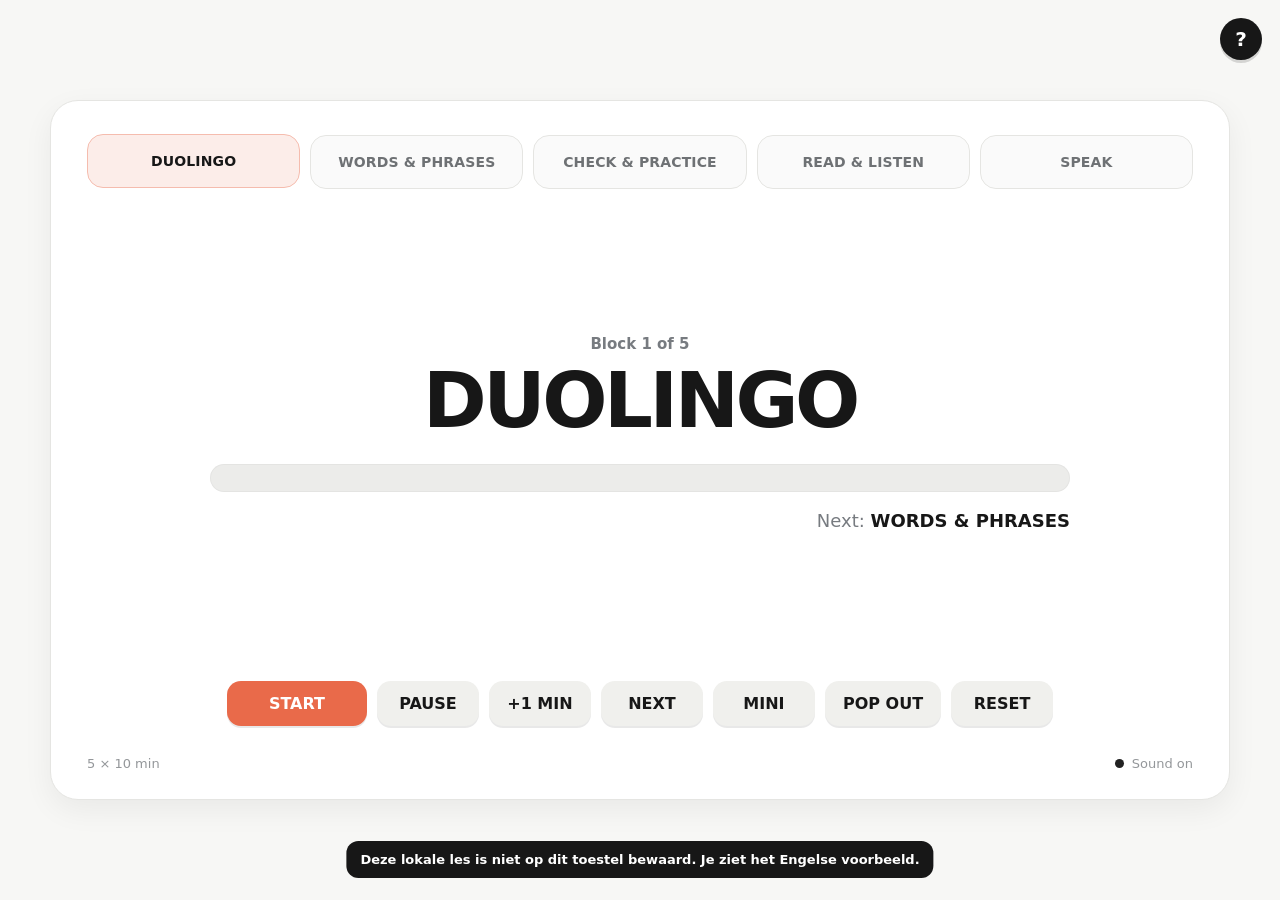
==== index.html @ b32a36a2 "Fix project-site asset paths for GitHub Pages" ====
<!doctype html>
<html lang="en">
<head>
<meta charset="utf-8" />
<meta name="viewport" content="width=device-width,initial-scale=1" />
<title>Lesblok</title>
<link rel="stylesheet" href="styles.css">
</head>
<body>
<button class="helpBtn" id="helpBtn" aria-label="Instellingen">?</button>
<main class="app">
  <div class="steps" id="steps"></div>

  <section class="main">
    <div class="content" id="content">
      <div class="eyebrow" id="blockLabel">Block 1 of 5</div>
      <h1 id="title">DUOLINGO</h1>

      <div class="progressWrap" aria-label="Progress">
        <div class="progress" id="progress"></div>
      </div>

      <div class="subrow">
        <div class="wrap" id="wrap">WRAP UP</div>
        <div class="next" id="next">Next: <strong>Words &amp; Phrases</strong></div>
      </div>
    </div>

    <div class="transitionScreen" id="transitionScreen">
      <div class="transitionWash"></div>
      <div class="transitionCard">
        <div class="transitionOldWrap">
          <div class="transitionOld"><span id="transitionOld">DUOLINGO</span><span class="transitionTick">✓</span></div>
        </div>
        <div class="transitionNewWrap">
          <div>
            <div class="transitionMeta" id="transitionMeta">BLOCK 2 OF 5</div>
            <div class="transitionNew" id="transitionNew">WORDS &amp; PHRASES</div>
            <div class="transitionArrow">→</div>
          </div>
        </div>
      </div>
    </div>
  </section>

  <div class="controls">
    <button class="primary" id="startBtn">START</button>
    <button class="iconish" id="pauseBtn">PAUSE</button>
    <button class="iconish" id="plusBtn">+1 MIN</button>
    <button class="iconish" id="nextBtn">NEXT</button>
    <button class="iconish" id="miniBtn">MINI</button>
    <button class="iconish" id="popBtn">POP OUT</button>
    <button class="iconish" id="resetBtn">RESET</button>
  </div>

  <div class="footerline">
    <div id="lessonSummary">5 × 10 min</div>
    <div class="sound" id="soundToggle"><span class="dot" id="soundDot"></span><span id="soundLabel">Sound on</span></div>
  </div>
</main>

<div class="modalBackdrop" id="modalBackdrop">
  <section class="modal" role="dialog" aria-modal="true" aria-labelledby="modalTitle">
    <div class="modalHeader">
      <div>
        <h2 class="modalTitle" id="modalTitle">Speel deze pagina af tijdens je les om de verschillende lesblokken te tonen.</h2>
        <p class="modalIntro">Dit is een voorbeeld voor een les Engels. Vul hier je eigen les aan:</p>
      </div>
      <button class="closeBtn" id="closeModalBtn" aria-label="Sluiten">×</button>
    </div>

    <div class="lessonIdentity">
      <div class="fieldCard">
        <label for="lessonNameInput">Naam van je les</label>
        <input id="lessonNameInput" type="text" maxlength="50" placeholder="bv. Engels 5 COM">
      </div>
      <div class="fieldCard">
        <label for="lessonSlugInput">Adres op dit toestel</label>
        <div class="slugWrap"><span class="slugPrefix">lesblok.be/</span><input id="lessonSlugInput" type="text" maxlength="32" placeholder="nico"></div>
        <p class="localNote">Wordt alleen in deze browser bewaard. Geen account nodig.</p>
      </div>
    </div>

    <div class="countRow">
      <label for="blockCountInput">Aantal lesblokken</label>
      <div class="countControl">
        <input id="blockCountInput" type="number" min="1" max="8" step="1" value="5">
      </div>
    </div>

    <div class="editGrid" id="editGrid"></div>

    <div class="savedLessons" id="savedLessons">
      <div class="savedLessonsTitle">Mijn lessen op dit toestel</div>
      <div class="savedLessonList" id="savedLessonList"></div>
    </div>

    <div class="modalActions">
      <button id="resetExampleBtn">HERSTEL VOORBEELD</button>
      <div class="modalActionsRight">
        <button id="useOnceBtn">GEBRUIK EENMALIG</button>
        <button class="saveBtn" id="saveEditBtn">BEWAAR DEZE LES OP DIT TOESTEL</button>
      </div>
    </div>
  </section>
</div>

<div class="toast" id="toast"></div>

<script src="app.js"></script>
</body>
</html>
---- styles.css ----
:root{
    --bg:#f7f7f5;
    --panel:#ffffff;
    --text:#171717;
    --muted:#777b80;
    --line:#e5e5e2;
    --shadow:0 10px 30px rgba(0,0,0,.06);
    --coral:#e96a4a;
    --yellow:#f4c430;
    --orange:#ff9a3c;
    --blue:#2f80ed;
    --teal:#16a6a0;
    --danger:#c93d2e;
    --accent:var(--coral);
  }
  *{box-sizing:border-box}
  html,body{height:100%}
  body{
    margin:0;
    font-family:Inter, ui-sans-serif, system-ui, -apple-system, BlinkMacSystemFont, "Segoe UI", sans-serif;
    background:var(--bg);
    color:var(--text);
    display:grid;
    place-items:center;
  }
  .app{
    width:min(1180px,94vw);
    min-height:min(700px,90vh);
    background:var(--panel);
    border:1px solid var(--line);
    border-radius:28px;
    box-shadow:var(--shadow);
    padding:34px 36px 28px;
    display:flex;
    flex-direction:column;
    gap:28px;
    overflow:hidden;
    transition:.25s ease;
  }
  .steps{display:grid;grid-template-columns:repeat(var(--block-count,5),1fr);gap:10px}
  .step{min-height:54px;border-radius:16px;border:1px solid var(--line);background:#fafafa;padding:12px 14px;font-size:14px;font-weight:760;letter-spacing:.01em;display:flex;align-items:center;justify-content:center;text-align:center;color:#6e7174;transition:.25s ease}
  .step.done{background:#f4f5f3;color:#555}
  .step.active{background:color-mix(in srgb, var(--accent) 12%, white);border-color:color-mix(in srgb, var(--accent) 45%, white);color:#171717;transform:translateY(-1px)}
  .main{flex:1;display:grid;place-items:center;position:relative}
  .content{width:min(920px,100%);text-align:center;transition:opacity .25s ease,transform .25s ease}
  .eyebrow{font-size:15px;font-weight:700;color:var(--muted);margin-bottom:10px}
  h1{margin:0 0 26px;font-size:clamp(42px,6vw,84px);line-height:.98;letter-spacing:-.045em;font-weight:900}
  .progressWrap{width:100%;max-width:860px;height:28px;border-radius:999px;background:#ececea;overflow:hidden;margin:0 auto 18px;box-shadow:inset 0 0 0 1px rgba(0,0,0,.035)}
  .progress{height:100%;width:0%;background:var(--accent);border-radius:inherit;transition:width .3s linear,background-color .25s ease}
  .subrow{display:flex;justify-content:space-between;align-items:center;gap:18px;max-width:860px;margin:0 auto;color:var(--muted);font-size:18px}
  .next strong{color:var(--text)}
  .wrap{visibility:hidden;font-weight:800;color:var(--orange)}
  .wrap.show{visibility:visible}
  .controls{display:flex;justify-content:center;flex-wrap:wrap;gap:10px;padding-top:4px}
  button{border:0;border-radius:14px;padding:13px 18px;font:inherit;font-weight:800;background:#f0f0ed;color:var(--text);cursor:pointer;box-shadow:0 2px 0 rgba(0,0,0,.09);transition:transform .08s ease,background .15s ease}
  button:hover{background:#e8e8e4} button:active{transform:translateY(1px);box-shadow:none}
  button.primary{background:var(--accent);color:white;min-width:140px} button.iconish{min-width:102px}
  .footerline{display:flex;justify-content:space-between;align-items:center;color:#94979a;font-size:13px;padding-top:2px}
  .sound{display:flex;align-items:center;gap:8px;cursor:pointer}.dot{width:9px;height:9px;border-radius:50%;background:#222}.dot.off{background:#aaa}
  .transitionScreen{position:absolute;inset:-24px;background:#fff;opacity:0;pointer-events:none;overflow:hidden;z-index:5;transition:opacity .18s ease}.transitionScreen.show{opacity:1}
  .transitionWash{position:absolute;inset:0;background:var(--next-accent,#2f80ed);transform:translateY(104%);transition:transform .62s cubic-bezier(.7,0,.2,1)}
  .transitionScreen.phase2 .transitionWash{transform:translateY(0)}.transitionScreen.phase3 .transitionWash{transform:translateY(-104%)}
  .transitionCard{position:absolute;inset:0;display:grid;place-items:center;text-align:center;padding:36px}
  .transitionOldWrap,.transitionNewWrap{position:absolute;inset:0;display:grid;place-items:center;transition:opacity .38s ease,transform .38s cubic-bezier(.2,.75,.2,1)}
  .transitionOldWrap{opacity:0;transform:translateX(-26px)}.transitionScreen.phase1 .transitionOldWrap{opacity:1;transform:translateX(0)}.transitionScreen.phase2 .transitionOldWrap{opacity:0;transform:translateX(-40px) scale(.96)}
  .transitionNewWrap{opacity:0;transform:translateX(42px) scale(.96)}.transitionScreen.phase2 .transitionNewWrap,.transitionScreen.phase3 .transitionNewWrap{opacity:1;transform:translateX(0) scale(1)}
  .transitionOld{font-size:clamp(30px,4vw,54px);color:var(--text);font-weight:900;letter-spacing:-.035em}.transitionTick{display:inline-grid;place-items:center;width:54px;height:54px;margin-left:12px;border-radius:50%;background:#171717;color:white;font-size:30px;vertical-align:middle}
  .transitionMeta{font-size:14px;font-weight:800;letter-spacing:.08em;text-transform:uppercase;margin-bottom:14px;color:rgba(255,255,255,.78)}
  .transitionNew{font-size:clamp(52px,7vw,98px);font-weight:950;letter-spacing:-.05em;line-height:.94;color:white!important;text-shadow:0 2px 0 rgba(0,0,0,.04)}.transitionArrow{margin-top:18px;font-size:34px;font-weight:900;color:white;opacity:.92}
  body.compact{display:block;background:#fff} body.compact .app{width:100vw;min-height:100vh;border:0;border-radius:0;box-shadow:none;padding:14px 16px 12px;gap:10px}
  body.compact .steps,body.compact .eyebrow,body.compact .footerline{display:none} body.compact .main{min-height:0} body.compact h1{font-size:28px;margin:0 0 12px;letter-spacing:-.025em} body.compact .progressWrap{height:18px;margin-bottom:8px} body.compact .subrow{font-size:13px} body.compact .controls{justify-content:flex-start;gap:7px;padding-top:0} body.compact button{padding:8px 10px;border-radius:10px;font-size:12px;min-width:0} body.compact #startBtn,body.compact #resetBtn{display:none}
  .toast{position:fixed;left:50%;bottom:22px;transform:translateX(-50%) translateY(20px);background:#171717;color:white;padding:11px 14px;border-radius:12px;font-size:13px;font-weight:700;opacity:0;pointer-events:none;transition:.2s ease;z-index:999}.toast.show{opacity:1;transform:translateX(-50%) translateY(0)}
  .helpBtn{position:fixed;top:18px;right:18px;width:42px;height:42px;border-radius:50%;padding:0;min-width:0;display:grid;place-items:center;font-size:20px;font-weight:900;background:#171717;color:#fff;z-index:1000;box-shadow:0 3px 0 rgba(0,0,0,.14)}.helpBtn:hover{background:#2a2a2a}
  .modalBackdrop{position:fixed;inset:0;background:rgba(0,0,0,.28);display:none;place-items:center;z-index:1100;padding:20px}.modalBackdrop.show{display:grid}
  .modal{width:min(760px,96vw);max-height:90vh;overflow:auto;background:#fff;border-radius:24px;border:1px solid var(--line);box-shadow:0 24px 70px rgba(0,0,0,.20);padding:26px}
  .modalHeader{display:flex;justify-content:space-between;align-items:flex-start;gap:20px;margin-bottom:18px}.modalTitle{margin:0;font-size:25px;line-height:1.2;letter-spacing:-.02em}.modalIntro{margin:10px 0 0;color:var(--muted);font-size:15px;line-height:1.5;max-width:64ch}.closeBtn{width:38px;height:38px;min-width:38px;padding:0;border-radius:50%;font-size:20px}
  .lessonIdentity{display:grid;grid-template-columns:1fr 1fr;gap:10px;margin:14px 0 10px}.fieldCard{padding:13px;border:1px solid var(--line);border-radius:14px;background:#fafafa}.fieldCard label{display:block;font-weight:850;margin-bottom:7px}.fieldCard input{width:100%;border:1px solid #d8d8d4;background:#fff;border-radius:10px;padding:10px 11px;font:inherit;color:var(--text)}.slugWrap{display:flex;align-items:center;gap:7px}.slugPrefix{color:var(--muted);font-size:13px;white-space:nowrap}.localNote{margin:8px 0 0;color:var(--muted);font-size:13px;line-height:1.4}.savedLessons{margin-top:16px;border-top:1px solid var(--line);padding-top:14px}.savedLessonsTitle{font-weight:850;margin-bottom:8px}.savedLessonList{display:flex;flex-wrap:wrap;gap:8px}.savedLessonLink{background:#f0f0ed;padding:8px 10px;border-radius:10px;font-size:13px;font-weight:800;cursor:pointer}
  .countRow{display:flex;align-items:center;justify-content:space-between;gap:16px;padding:14px;margin:14px 0 4px;border:1px solid var(--line);border-radius:14px;background:#fafafa}.countRow label{font-weight:850}.countControl{display:flex;align-items:center;gap:8px}.countControl input{width:76px;border:1px solid #d8d8d4;background:#fff;border-radius:10px;padding:10px 11px;font:inherit;text-align:center}
  .editGrid{display:grid;gap:10px;margin-top:18px}.editRow{display:grid;grid-template-columns:44px 1fr 110px;gap:10px;align-items:center;padding:10px;border:1px solid var(--line);border-radius:14px;background:#fafafa}.rowNum{width:32px;height:32px;border-radius:50%;display:grid;place-items:center;font-weight:900;background:#ececea}.editRow input{width:100%;border:1px solid #d8d8d4;background:#fff;border-radius:10px;padding:10px 11px;font:inherit;color:var(--text)}.minutesWrap{display:flex;align-items:center;gap:6px;color:var(--muted);font-size:13px}.minutesWrap input{width:66px;text-align:center}.modalActions{display:flex;justify-content:space-between;gap:10px;flex-wrap:wrap;margin-top:18px}.modalActionsRight{display:flex;gap:10px;flex-wrap:wrap}.saveBtn{background:#171717;color:#fff}.saveBtn:hover{background:#2a2a2a}
  @media(max-width:650px){.lessonIdentity{grid-template-columns:1fr}}
  @media (max-width:800px){.app{padding:20px;border-radius:18px;width:96vw;min-height:92vh}.steps{grid-template-columns:1fr;gap:6px}.step{min-height:38px;font-size:13px}.subrow{font-size:15px}}
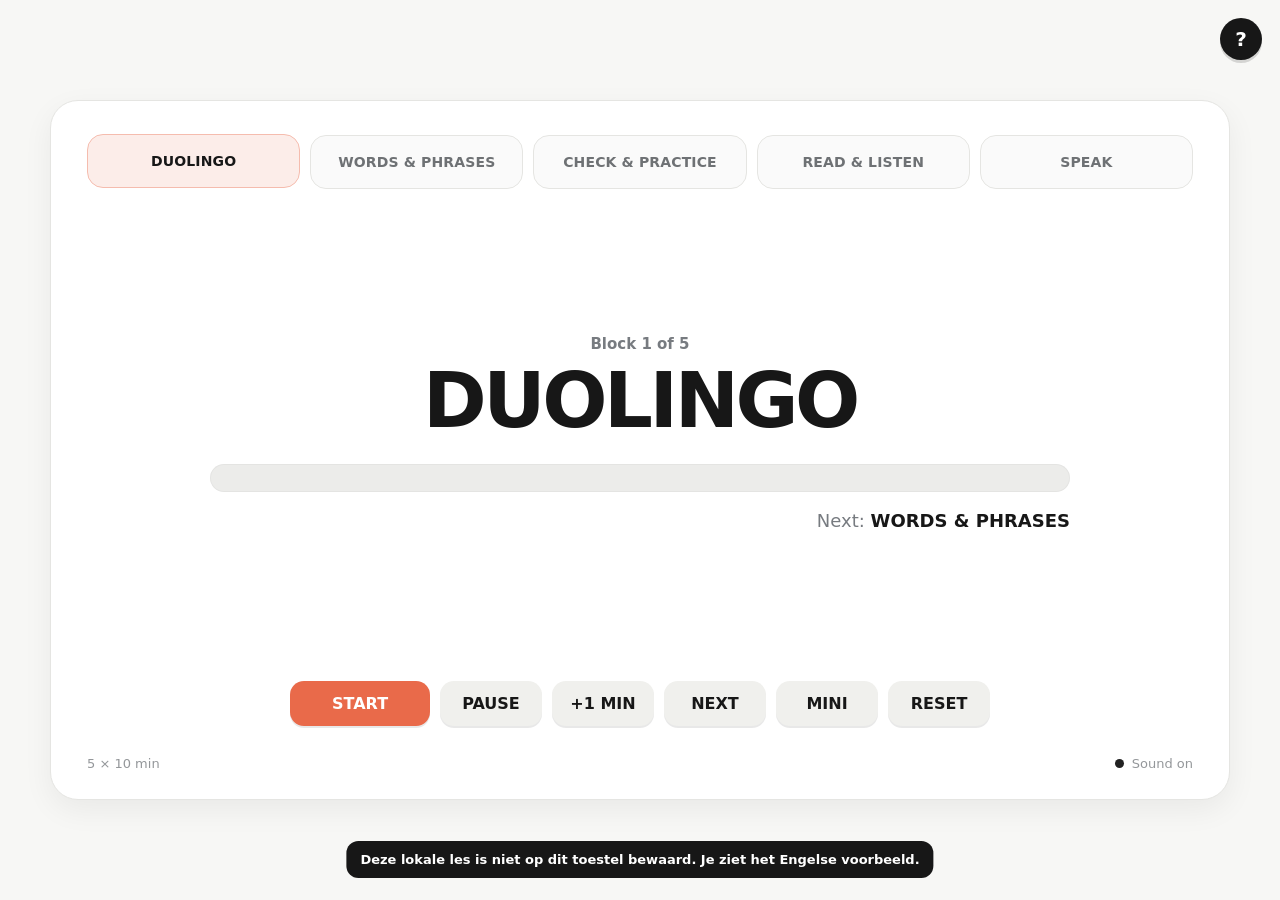
==== commit c43d920e: "Enable always-on-top MINI mode" ====
--- a/index.html
+++ b/index.html
@@ -108,5 +108,6 @@
 <div class="toast" id="toast"></div>
 
 <script src="app.js"></script>
+<script src="pip-mini.js"></script>
 </body>
 </html>
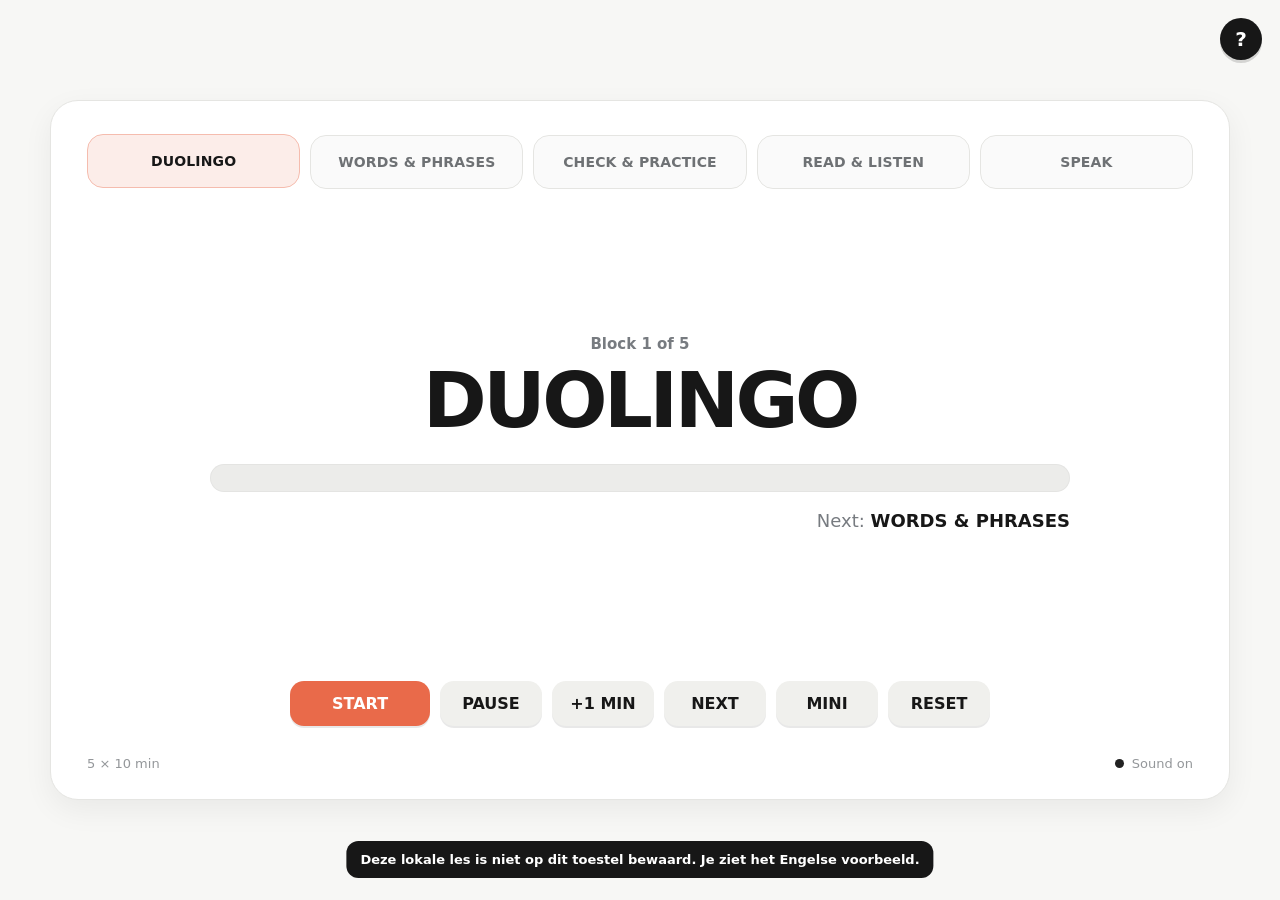
==== commit 75241011: "Load support Stripe button in Lesblok help modal" ====
--- a/index.html
+++ b/index.html
@@ -109,5 +109,6 @@
 
 <script src="app.js"></script>
 <script src="pip-mini.js"></script>
+<script src="support-strip.js"></script>
 </body>
 </html>
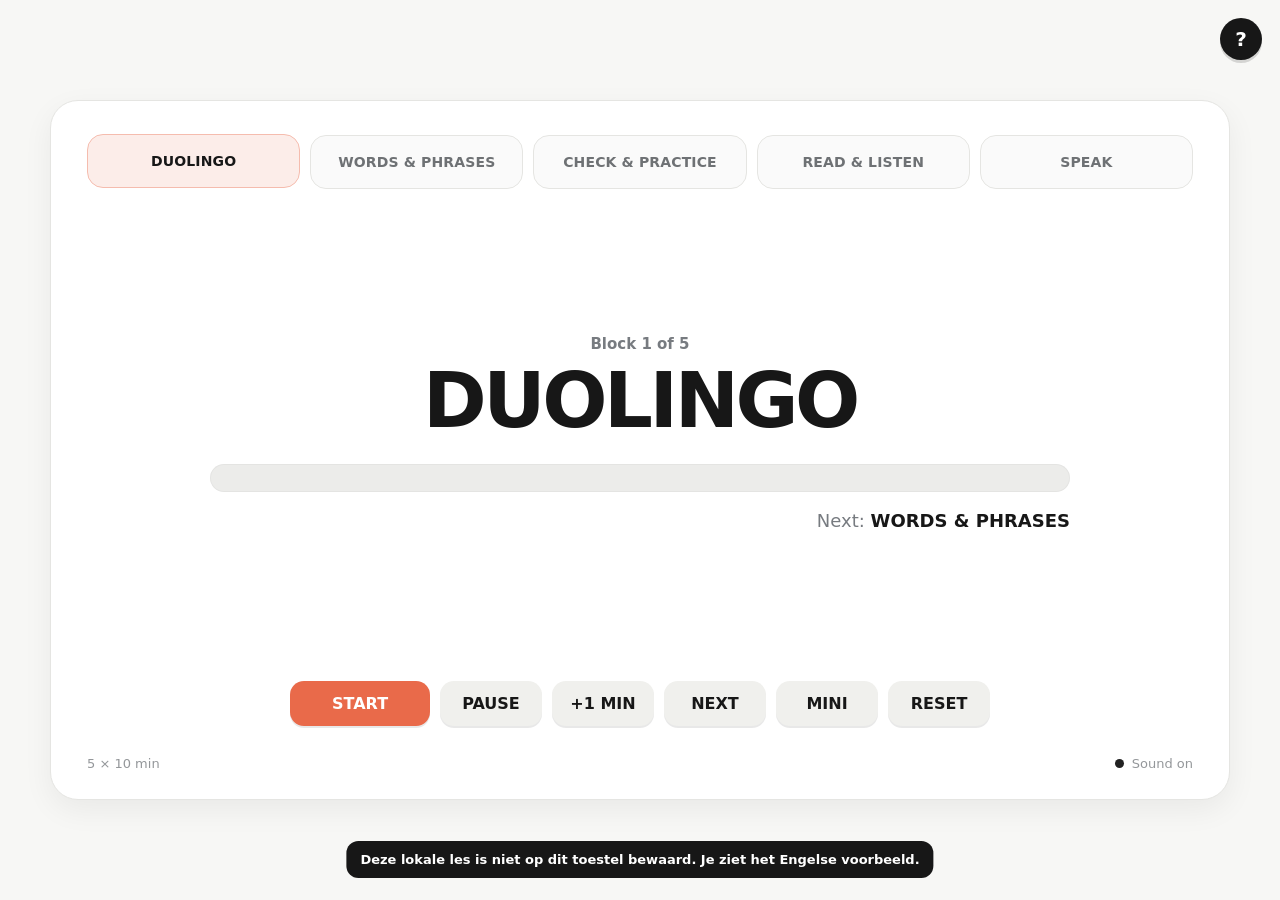
==== commit a1a2e43d: "Add subtle support text and green donation button" ====
--- a/index.html
+++ b/index.html
@@ -95,6 +95,11 @@
       <div class="savedLessonList" id="savedLessonList"></div>
     </div>
 
+    <div style="display:flex;align-items:center;justify-content:space-between;gap:12px;flex-wrap:wrap;margin-top:16px;padding-top:14px;border-top:1px solid #e5e5e2;">
+      <span style="color:#777b80;font-size:13px;line-height:1.4;">Wij maken gratis websites. Content?</span>
+      <a href="https://buy.stripe.com/5kQ7sL3uBb0Najyf3HgA801" target="_blank" rel="noopener noreferrer" style="display:inline-block;padding:10px 14px;border-radius:12px;background:#1f9d5a;color:#fff;text-decoration:none;font-weight:850;font-size:13px;white-space:nowrap;box-shadow:0 2px 0 rgba(0,0,0,.10);">Doneer 0,51 € om ons te steunen</a>
+    </div>
+
     <div class="modalActions">
       <button id="resetExampleBtn">HERSTEL VOORBEELD</button>
       <div class="modalActionsRight">
@@ -109,6 +114,5 @@
 
 <script src="app.js"></script>
 <script src="pip-mini.js"></script>
-<script src="support-strip.js"></script>
 </body>
 </html>
